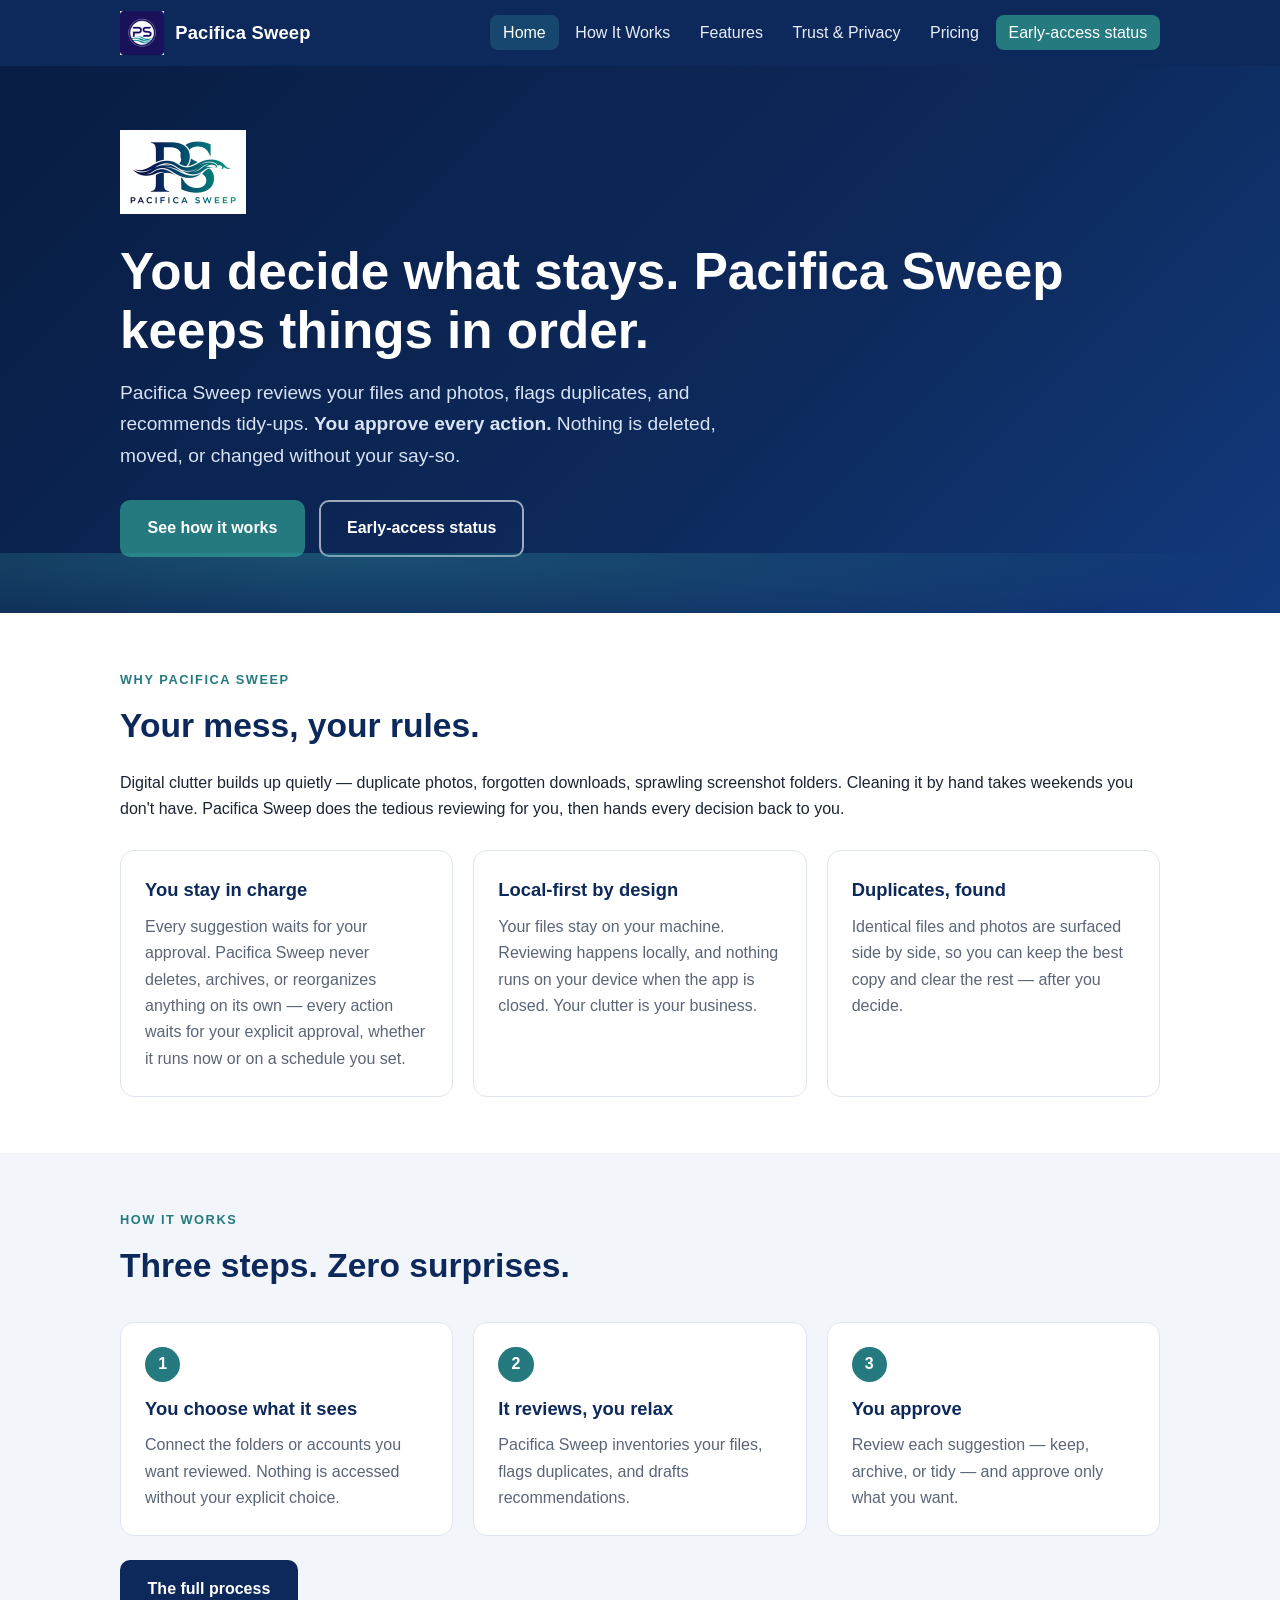
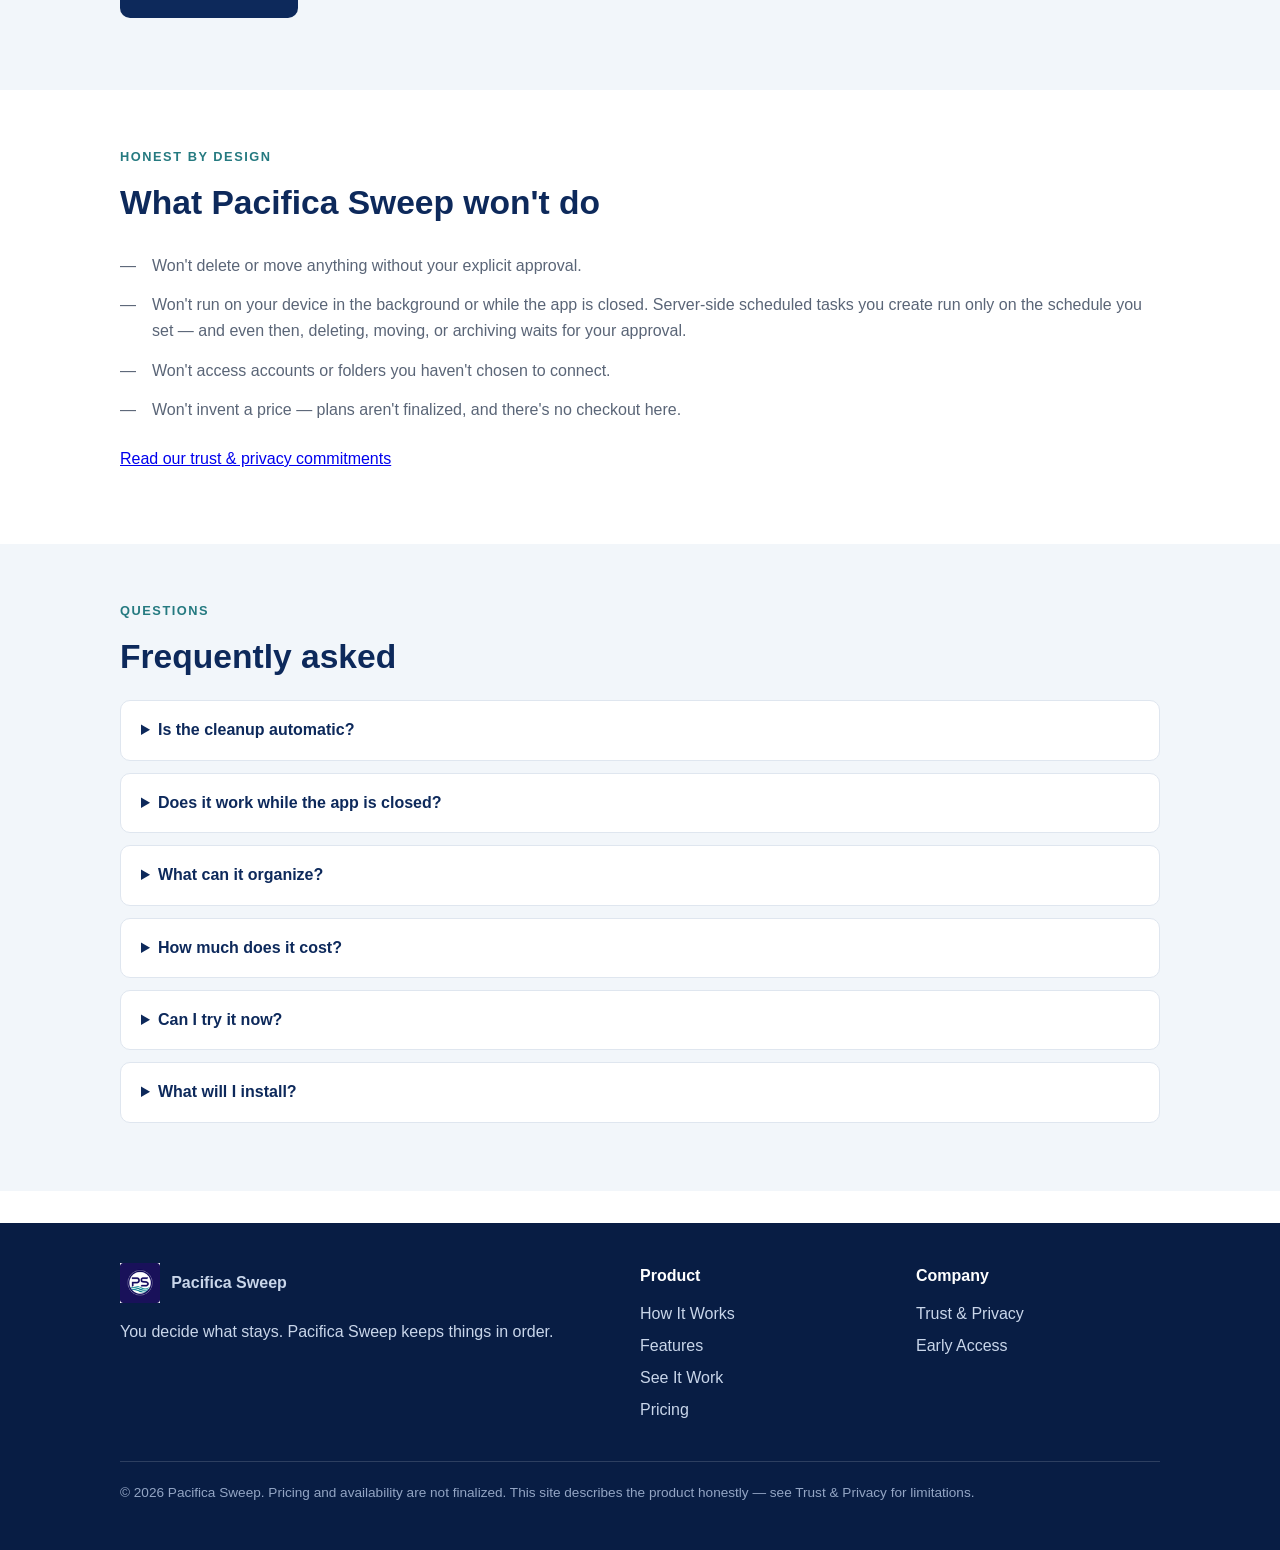
==== site/index.html @ c02e40b4 "Publish Pacifica Sweep marketing website" ====
<!DOCTYPE html>
<html lang="en">
<head>
<meta charset="utf-8">
<meta name="viewport" content="width=device-width, initial-scale=1">
<title>Pacifica Sweep — You decide what stays</title>
<meta name="description" content="Pacifica Sweep reviews your files and photos, flags duplicates, and recommends tidy-ups. You approve every action. Nothing is deleted or moved without your say-so.">
<meta property="og:title" content="Pacifica Sweep — You decide what stays">
<meta property="og:description" content="Review, recommendations, and organization you approve. Nothing automatic. Nothing hidden.">
<meta property="og:type" content="website">
<meta property="og:url" content="https://jkerrigan1988-design.github.io/site">
<meta property="og:image" content="https://jkerrigan1988-design.github.io/site/assets/logo.png">
<meta property="og:image:alt" content="Pacifica Sweep logo">
<link rel="canonical" href="https://jkerrigan1988-design.github.io/site">
<meta name="twitter:card" content="summary">
<link rel="icon" type="image/png" href="/site/assets/icon-64.png">
<link rel="apple-touch-icon" href="/site/assets/icon-180.png">
<link rel="stylesheet" href="/site/styles.css">
</head>
<body>
<a class="skip-link" href="#main">Skip to content</a>

<header class="site-header">
  <div class="header-inner">
    <a class="brand" href="/site" aria-label="Pacifica Sweep home">
      <img src="/site/assets/icon-64.png" alt="" width="44" height="44">
      <span class="brand-name">Pacifica Sweep</span>
    </a>
    <button class="nav-toggle" data-nav-toggle aria-expanded="false" aria-controls="site-nav">Menu</button>
    <nav class="site-nav" data-site-nav id="site-nav" aria-label="Primary">
      <ul>
        <li><a href="/site" aria-current="page">Home</a></li>
        <li><a href="/site/how-it-works">How It Works</a></li>
        <li><a href="/site/features">Features</a></li>
        <li><a href="/site/trust-privacy">Trust &amp; Privacy</a></li>
        <li><a href="/site/pricing">Pricing</a></li>
        <li><a href="/site/contact" class="nav-cta">Early-access status</a></li>
      </ul>
    </nav>
  </div>
</header>

<main id="main">
  <section class="hero">
    <div class="wrap">
      <img class="hero-logo" src="/site/assets/logo-hero.png" alt="Pacifica Sweep logo" width="252" height="168">
      <h1>You decide what stays. Pacifica Sweep keeps things in order.</h1>
      <p class="lede">Pacifica Sweep reviews your files and photos, flags duplicates, and recommends tidy-ups. <strong>You approve every action.</strong> Nothing is deleted, moved, or changed without your say-so.</p>
      <div class="btn-row">
        <a class="btn btn-primary" href="/site/how-it-works">See how it works</a>
        <a class="btn btn-ghost" href="/site/contact">Early-access status</a>
      </div>
    </div>
  </section>

  <section class="section">
    <div class="wrap">
      <p class="kicker">Why Pacifica Sweep</p>
      <h2>Your mess, your rules.</h2>
      <p>Digital clutter builds up quietly — duplicate photos, forgotten downloads, sprawling screenshot folders. Cleaning it by hand takes weekends you don't have. Pacifica Sweep does the tedious reviewing for you, then hands every decision back to you.</p>
      <div class="grid-3">
        <div class="card">
          <h3>You stay in charge</h3>
          <p>Every suggestion waits for your approval. Pacifica Sweep never deletes, archives, or reorganizes anything on its own — every action waits for your explicit approval, whether it runs now or on a schedule you set.</p>
        </div>
        <div class="card">
          <h3>Local-first by design</h3>
          <p>Your files stay on your machine. Reviewing happens locally, and nothing runs on your device when the app is closed. Your clutter is your business.</p>
        </div>
        <div class="card">
          <h3>Duplicates, found</h3>
          <p>Identical files and photos are surfaced side by side, so you can keep the best copy and clear the rest — after you decide.</p>
        </div>
      </div>
    </div>
  </section>

  <section class="section section-soft">
    <div class="wrap">
      <p class="kicker">How it works</p>
      <h2>Three steps. Zero surprises.</h2>
      <div class="grid-3">
        <div class="card"><span class="step-num">1</span><h3>You choose what it sees</h3><p>Connect the folders or accounts you want reviewed. Nothing is accessed without your explicit choice.</p></div>
        <div class="card"><span class="step-num">2</span><h3>It reviews, you relax</h3><p>Pacifica Sweep inventories your files, flags duplicates, and drafts recommendations.</p></div>
        <div class="card"><span class="step-num">3</span><h3>You approve</h3><p>Review each suggestion — keep, archive, or tidy — and approve only what you want.</p></div>
      </div>
      <p style="margin-top:1.5rem"><a class="btn btn-navy" href="/site/how-it-works">The full process</a></p>
    </div>
  </section>

  <section class="section">
    <div class="wrap">
      <p class="kicker">Honest by design</p>
      <h2>What Pacifica Sweep won't do</h2>
      <ul class="x-list">
        <li>Won't delete or move anything without your explicit approval.</li>
        <li>Won't run on your device in the background or while the app is closed. Server-side scheduled tasks you create run only on the schedule you set — and even then, deleting, moving, or archiving waits for your approval.</li>
        <li>Won't access accounts or folders you haven't chosen to connect.</li>
        <li>Won't invent a price — plans aren't finalized, and there's no checkout here.</li>
      </ul>
      <p><a href="/site/trust-privacy">Read our trust &amp; privacy commitments</a></p>
    </div>
  </section>

  <section class="section section-soft faq">
    <div class="wrap">
      <p class="kicker">Questions</p>
      <h2>Frequently asked</h2>
      <details>
        <summary>Is the cleanup automatic?</summary>
        <p>No. Pacifica Sweep prepares recommendations; every action waits for your approval. There is no mode where it acts on its own.</p>
      </details>
      <details>
        <summary>Does it work while the app is closed?</summary>
        <p>The app doesn't run while it's closed on your device. If you connect to the platform and schedule maintenance, those tasks run on the server on the schedule you set — each run drafts recommendations, and deleting, moving, or archiving still waits for your approval. You can see and stop them anytime in Tasks.</p>
      </details>
      <details>
        <summary>What can it organize?</summary>
        <p>Files and photos from sources you explicitly connect. It reviews and recommends — you decide.</p>
      </details>
      <details>
        <summary>How much does it cost?</summary>
        <p>Pricing isn't finalized yet. There are no charges, trials, or checkout on this site — <a href="/site/pricing">see the pricing page</a> for the honest status.</p>
      </details>
      <details>
        <summary>Can I try it now?</summary>
        <p>Pacifica Sweep is in controlled testing. Sign-ups aren't open yet — see the <a href="/site/contact">early-access status</a>.</p>
      </details>
      <details>
        <summary>What will I install?</summary>
        <p>Nothing today — the product is in controlled testing. When early access opens, it'll be a straightforward download that runs on your own machine; your files stay with you.</p>
      </details>
    </div>
  </section>
</main>

<footer class="site-footer">
  <div class="wrap">
    <div class="footer-grid">
      <div>
        <div class="footer-brand">
          <img src="/site/assets/icon-64.png" alt="" width="40" height="40">
          <strong>Pacifica Sweep</strong>
        </div>
        <p>You decide what stays. Pacifica Sweep keeps things in order.</p>
      </div>
      <div>
        <h3>Product</h3>
        <ul>
          <li><a href="/site/how-it-works">How It Works</a></li>
          <li><a href="/site/features">Features</a></li>
          <li><a href="/site/demo">See It Work</a></li>
          <li><a href="/site/pricing">Pricing</a></li>
        </ul>
      </div>
      <div>
        <h3>Company</h3>
        <ul>
          <li><a href="/site/trust-privacy">Trust &amp; Privacy</a></li>
          <li><a href="/site/contact">Early Access</a></li>
        </ul>
      </div>
    </div>
    <p class="footer-note">© <span data-year>2026</span> Pacifica Sweep. Pricing and availability are not finalized. This site describes the product honestly — see Trust &amp; Privacy for limitations.</p>
  </div>
</footer>
<script src="/site/site.js" defer></script>
</body>
</html>
---- site/styles.css ----
/* Pacifica Sweep marketing site — navy #0D295B, teal #349FA8 */
:root {
  --navy: #0d295b;
  --navy-deep: #081d44;
  --teal: #349fa8;
  --teal-dark: #257a80;
  --ink: #1c2433;
  --muted: #5a6577;
  --line: #dfe6ef;
  --bg: #ffffff;
  --bg-soft: #f2f6fa;
  --radius: 14px;
  --max: 1080px;
  --font: -apple-system, BlinkMacSystemFont, "Segoe UI", Roboto, Helvetica, Arial, sans-serif;
}

* { box-sizing: border-box; }
html { scroll-behavior: smooth; }
@media (prefers-reduced-motion: reduce) {
  html { scroll-behavior: auto; }
  *, *::before, *::after { animation: none !important; transition: none !important; }
}

body {
  margin: 0;
  font-family: var(--font);
  color: var(--ink);
  background: var(--bg);
  line-height: 1.65;
  -webkit-text-size-adjust: 100%;
}

.skip-link {
  position: absolute;
  left: -9999px;
  top: 0;
  background: var(--navy);
  color: #fff;
  padding: .75rem 1.25rem;
  z-index: 100;
  border-radius: 0 0 8px 0;
}
.skip-link:focus { left: 0; }

.wrap { max-width: var(--max); margin: 0 auto; padding: 0 1.25rem; }

/* Header */
.site-header {
  background: var(--navy);
  color: #fff;
  position: sticky;
  top: 0;
  z-index: 50;
}
.header-inner {
  display: flex;
  align-items: center;
  justify-content: space-between;
  gap: 1rem;
  padding: .7rem 1.25rem;
  max-width: var(--max);
  margin: 0 auto;
}
.brand { display: flex; align-items: center; gap: .7rem; text-decoration: none; color: #fff; }
.brand:focus-visible { outline: 3px solid var(--teal); outline-offset: 2px; }
.brand img { height: 44px; width: auto; display: block; }
.brand-name { font-weight: 700; font-size: 1.15rem; letter-spacing: .01em; }

.nav-toggle {
  display: none;
  background: transparent;
  border: 2px solid rgba(255,255,255,.5);
  color: #fff;
  border-radius: 8px;
  padding: .45rem .7rem;
  font-size: 1rem;
  cursor: pointer;
}
.nav-toggle:focus-visible { outline: 3px solid var(--teal); outline-offset: 2px; }

.site-nav ul {
  list-style: none;
  margin: 0;
  padding: 0;
  display: flex;
  gap: .25rem;
  align-items: center;
}
.site-nav a {
  color: #e8eef7;
  text-decoration: none;
  padding: .55rem .8rem;
  border-radius: 8px;
  font-weight: 500;
  white-space: nowrap;
}
.site-nav a:hover { background: rgba(255,255,255,.12); color: #fff; }
.site-nav a:focus-visible { outline: 3px solid var(--teal); outline-offset: 2px; }
.site-nav a[aria-current="page"] { background: rgba(52,159,168,.25); color: #fff; }
.nav-cta {
  background: var(--teal-dark);
  color: #fff !important;
  font-weight: 700;
}
.nav-cta:hover { background: var(--teal-dark) !important; filter: brightness(1.12); }

/* Hero */
.hero {
  background: linear-gradient(135deg, var(--navy-deep) 0%, var(--navy) 60%, #123a7d 100%);
  color: #fff;
  padding: 4rem 0 3.5rem;
  position: relative;
  overflow: hidden;
}
.hero::after {
  content: "";
  position: absolute;
  inset: auto -10% -60px -10%;
  height: 120px;
  background: radial-gradient(ellipse at 30% 0%, rgba(52,159,168,.35), transparent 60%);
  pointer-events: none;
}
.hero h1 { font-size: clamp(2rem, 5vw, 3.2rem); line-height: 1.15; margin: 0 0 1rem; }
.hero .lede { font-size: 1.2rem; color: #d7e3f4; max-width: 38rem; margin: 0 0 1.75rem; }
.hero-logo { height: 84px; width: auto; margin-bottom: 1.25rem; }

.btn-row { display: flex; gap: .9rem; flex-wrap: wrap; }
.btn {
  display: inline-block;
  padding: .85rem 1.6rem;
  border-radius: 10px;
  font-weight: 700;
  text-decoration: none;
  border: 2px solid transparent;
  cursor: pointer;
  font-size: 1rem;
}
.btn:focus-visible { outline: 3px solid var(--teal); outline-offset: 3px; }
.btn-primary { background: var(--teal-dark); color: #fff; }
.btn-primary:hover { filter: brightness(1.12); }
.btn-ghost { border-color: rgba(255,255,255,.6); color: #fff; }
.btn-ghost:hover { background: rgba(255,255,255,.12); }
/* Light-section counterpart to .btn-ghost (which is dark-section only:
   white text on a light background fails contrast — axe 2026-10-21). */
.btn-outline { border-color: var(--navy); color: var(--navy); }
.btn-outline:hover { background: rgba(13,41,91,.07); }
.btn-navy { background: var(--navy); color: #fff; }
.btn-navy:hover { background: var(--navy-deep); }

/* Sections */
.section { padding: 3.5rem 0; }
.section-soft { background: var(--bg-soft); }
.section h2 { color: var(--navy); font-size: clamp(1.5rem, 3vw, 2.1rem); margin: 0 0 1rem; }
.section .kicker {
  text-transform: uppercase;
  letter-spacing: .12em;
  font-size: .8rem;
  font-weight: 700;
  color: var(--teal-dark);
  margin: 0 0 .5rem;
}

.grid-3 { display: grid; grid-template-columns: repeat(3, 1fr); gap: 1.25rem; margin-top: 1.75rem; }
.grid-2 { display: grid; grid-template-columns: repeat(2, 1fr); gap: 1.25rem; margin-top: 1.75rem; }
.card {
  background: #fff;
  border: 1px solid var(--line);
  border-radius: var(--radius);
  padding: 1.5rem;
}
.card h2, .card h3 { color: var(--navy); margin: 0 0 .5rem; font-size: 1.15rem; }
.card p { margin: 0; color: var(--muted); }
.card .step-num {
  display: inline-flex;
  align-items: center;
  justify-content: center;
  width: 2.2rem; height: 2.2rem;
  border-radius: 50%;
  background: var(--teal-dark);
  color: #fff;
  font-weight: 700;
  margin-bottom: .75rem;
}
/* Demo walkthrough reuses the badge inside disclosure summaries. */
.faq summary .step-num {
  display: inline-flex;
  align-items: center;
  justify-content: center;
  width: 2.2rem; height: 2.2rem;
  border-radius: 50%;
  background: var(--teal-dark);
  color: #fff;
  font-weight: 700;
  margin-right: .5rem;
  vertical-align: middle;
}

/* Demo page: synthetic-example callout + finding list (honest example walkthrough). */
.example-notice {
  border: 1px solid var(--line);
  border-left: 4px solid var(--teal-dark);
  border-radius: 10px;
  background: var(--bg-soft);
  padding: 1rem 1.25rem;
  margin-bottom: 1.5rem;
}
.example-notice p { margin: 0; color: var(--ink); }
.finding-list { list-style: none; padding: 0; margin: 1rem 0 0; }
.finding-list li {
  border: 1px solid var(--line);
  border-radius: 10px;
  padding: .9rem 1.1rem;
  margin-bottom: .6rem;
  background: #fff;
  color: var(--muted);
}
.finding-list li strong { color: var(--navy); }

.check-list { list-style: none; padding: 0; margin: 1rem 0; }
.check-list li { padding: .4rem 0 .4rem 2rem; position: relative; }
.check-list li::before {
  content: "✓";
  position: absolute; left: 0;
  color: var(--teal-dark);
  font-weight: 700;
}
.x-list { list-style: none; padding: 0; margin: 1rem 0; }
.x-list li { padding: .4rem 0 .4rem 2rem; position: relative; color: var(--muted); }
.x-list li::before {
  content: "—";
  position: absolute; left: 0;
  color: var(--muted);
}

.callout {
  border-left: 4px solid var(--teal);
  background: var(--bg-soft);
  padding: 1.1rem 1.4rem;
  border-radius: 0 10px 10px 0;
  margin: 1.5rem 0;
}
.callout p { margin: 0; }

.coming-soon {
  display: inline-block;
  background: #fff3d6;
  border: 1px solid #e8c95c;
  color: #7a5c00;
  font-weight: 700;
  font-size: .85rem;
  padding: .35rem .8rem;
  border-radius: 999px;
  margin-bottom: 1rem;
}

.faq details {
  border: 1px solid var(--line);
  border-radius: 10px;
  padding: 1rem 1.25rem;
  margin-bottom: .75rem;
  background: #fff;
}
.faq summary { font-weight: 700; color: var(--navy); cursor: pointer; }
.faq summary:focus-visible { outline: 3px solid var(--teal); outline-offset: 2px; }
.faq p { color: var(--muted); margin: .75rem 0 0; }

/* Footer */
.site-footer {
  background: var(--navy-deep);
  color: #c9d6ea;
  padding: 2.5rem 0 2rem;
  margin-top: 2rem;
}
.footer-grid {
  display: grid;
  grid-template-columns: 2fr 1fr 1fr;
  gap: 2rem;
}
.site-footer h3 { color: #fff; font-size: 1rem; margin: 0 0 .75rem; }
.site-footer ul { list-style: none; margin: 0; padding: 0; }
.site-footer li { margin: .35rem 0; }
.site-footer a { color: #c9d6ea; text-decoration: none; }
.site-footer a:hover { color: #fff; text-decoration: underline; }
.site-footer a:focus-visible { outline: 3px solid var(--teal); outline-offset: 2px; }
.footer-brand { display: flex; align-items: center; gap: .7rem; margin-bottom: .75rem; }
.footer-brand img { height: 40px; width: auto; }
.footer-note {
  border-top: 1px solid rgba(255,255,255,.15);
  margin-top: 2rem;
  padding-top: 1.25rem;
  font-size: .85rem;
  color: #93a5c4;
}

/* Responsive */
@media (max-width: 960px) {
  /* Tablet band: below ~960px the brand + nowrap nav row (~900px of
     content) no longer fits a single non-wrapping flex row. Wrap the
     header so the nav drops to its own row instead of overflowing
     horizontally, and let the nav list itself wrap so the row stays
     inside narrow tablet viewports. The 720px block below takes over
     with the collapsible toggle nav; these rules do not conflict. */
  .header-inner { flex-wrap: wrap; }
  .site-nav ul { flex-wrap: wrap; row-gap: .25rem; }
}
@media (max-width: 860px) {
  .grid-3, .grid-2 { grid-template-columns: 1fr; }
  .footer-grid { grid-template-columns: 1fr; }
}
@media (max-width: 720px) {
  /* Progressive enhancement: the toggle + hidden nav only apply when JS is
     available (site.js adds .js to <html>). Without JS the toggle stays
     hidden and the nav renders as a visible stacked list — navigation must
     never depend on JavaScript. */
  .js .nav-toggle { display: block; }
  .js .site-nav { display: none; width: 100%; }
  .js .site-nav.open { display: block; }
  .header-inner { flex-wrap: wrap; }
  .site-nav ul { flex-direction: column; align-items: stretch; padding: .5rem 0 1rem; }
  .site-nav a { display: block; padding: .8rem .5rem; }
  .hero { padding: 2.75rem 0 2.5rem; }
  .section { padding: 2.5rem 0; }
}
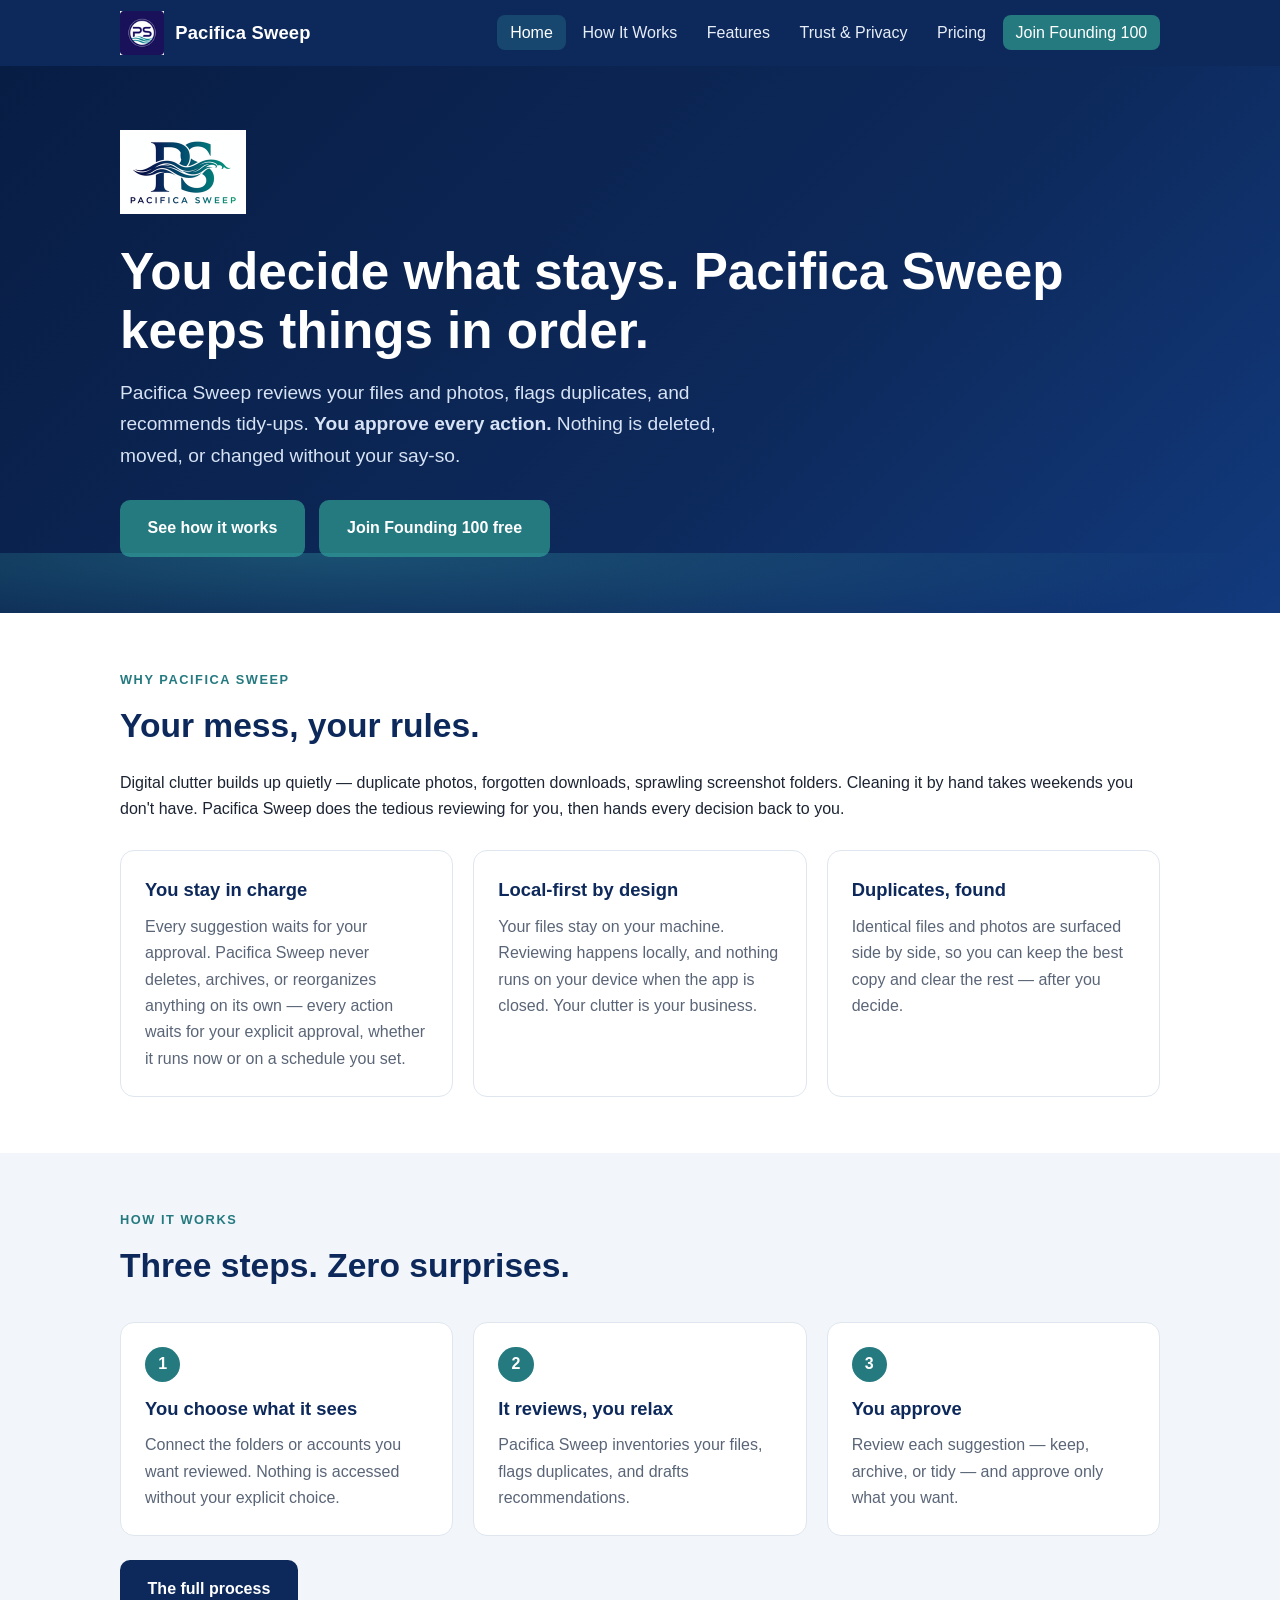
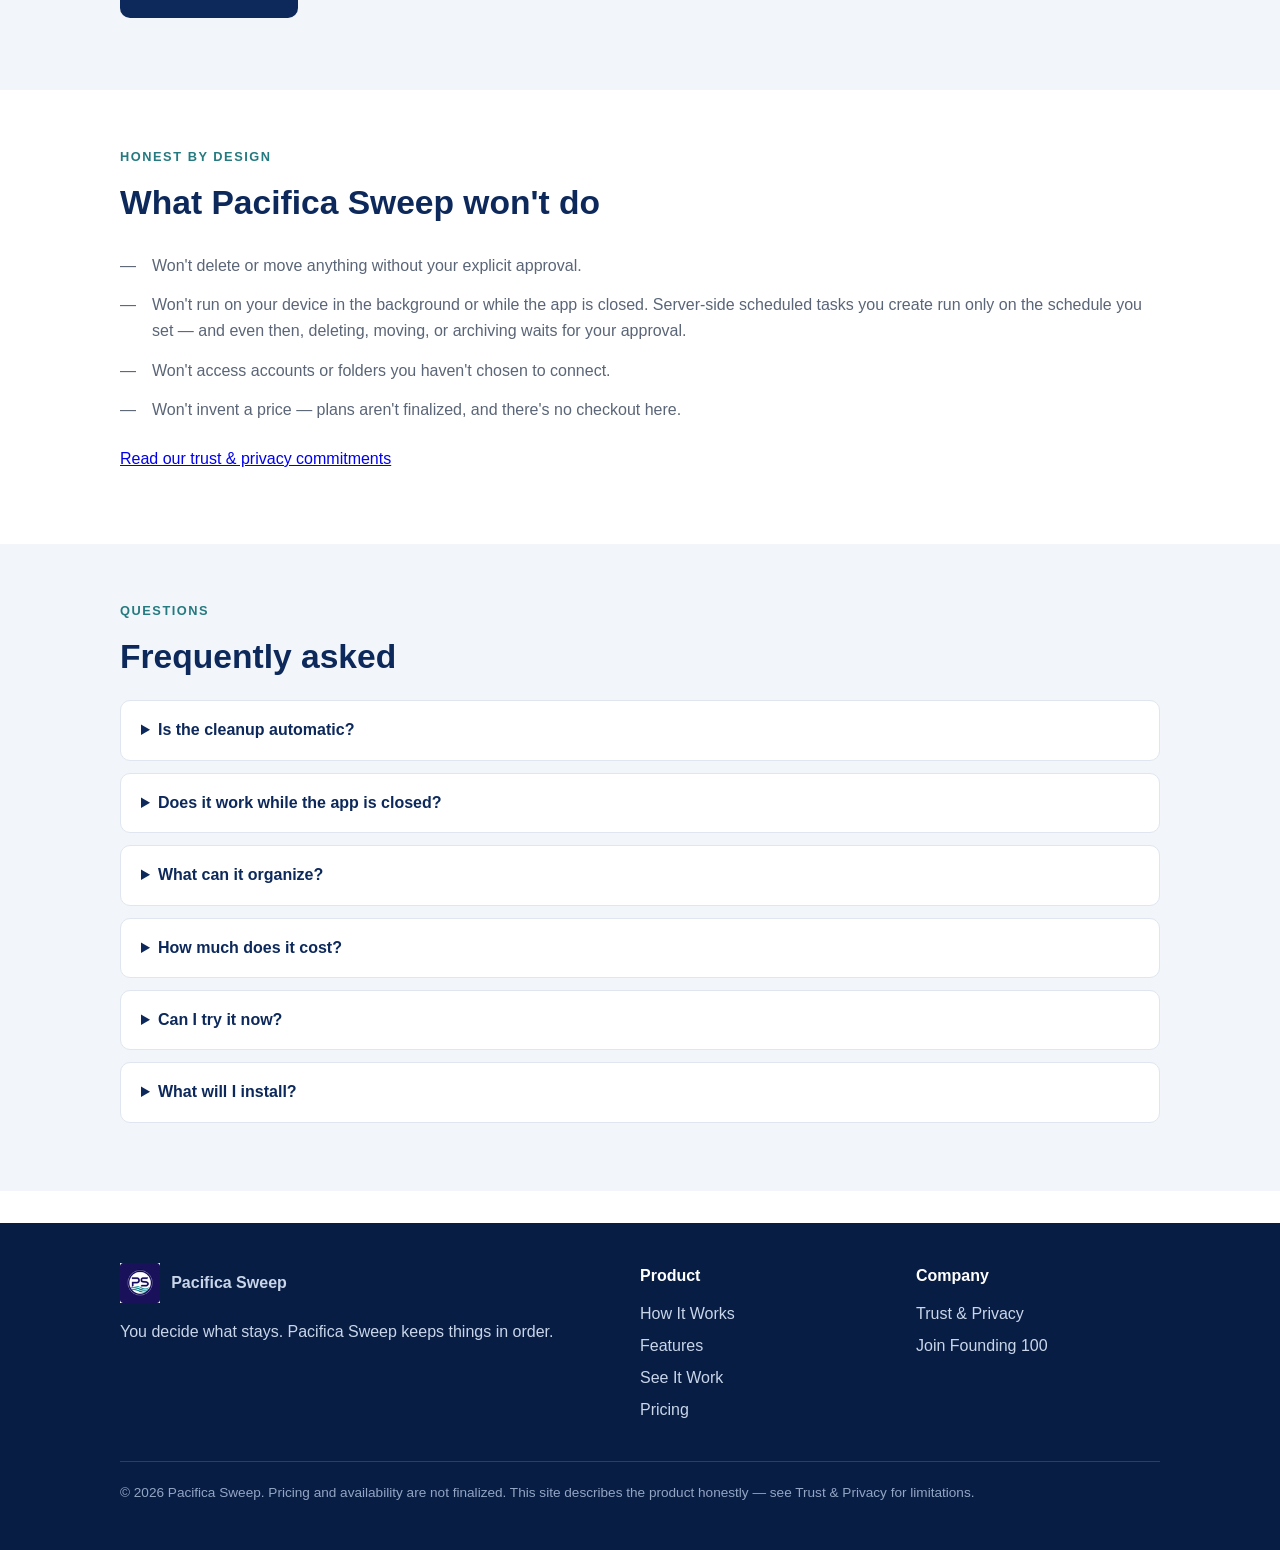
==== commit 5f01848c: "launch: invite founding users from public Pacifica Sweep homepage" ====
--- a/site/index.html
+++ b/site/index.html
@@ -34,7 +34,7 @@
         <li><a href="/site/features">Features</a></li>
         <li><a href="/site/trust-privacy">Trust &amp; Privacy</a></li>
         <li><a href="/site/pricing">Pricing</a></li>
-        <li><a href="/site/contact" class="nav-cta">Early-access status</a></li>
+        <li><a href="/site/founding-100" class="nav-cta">Join Founding 100</a></li>
       </ul>
     </nav>
   </div>
@@ -48,7 +48,7 @@
       <p class="lede">Pacifica Sweep reviews your files and photos, flags duplicates, and recommends tidy-ups. <strong>You approve every action.</strong> Nothing is deleted, moved, or changed without your say-so.</p>
       <div class="btn-row">
         <a class="btn btn-primary" href="/site/how-it-works">See how it works</a>
-        <a class="btn btn-ghost" href="/site/contact">Early-access status</a>
+        <a class="btn btn-primary" href="/site/founding-100">Join Founding 100 free</a>
       </div>
     </div>
   </section>
@@ -157,7 +157,7 @@
         <h3>Company</h3>
         <ul>
           <li><a href="/site/trust-privacy">Trust &amp; Privacy</a></li>
-          <li><a href="/site/contact">Early Access</a></li>
+          <li><a href="/site/founding-100">Join Founding 100</a></li>
         </ul>
       </div>
     </div>
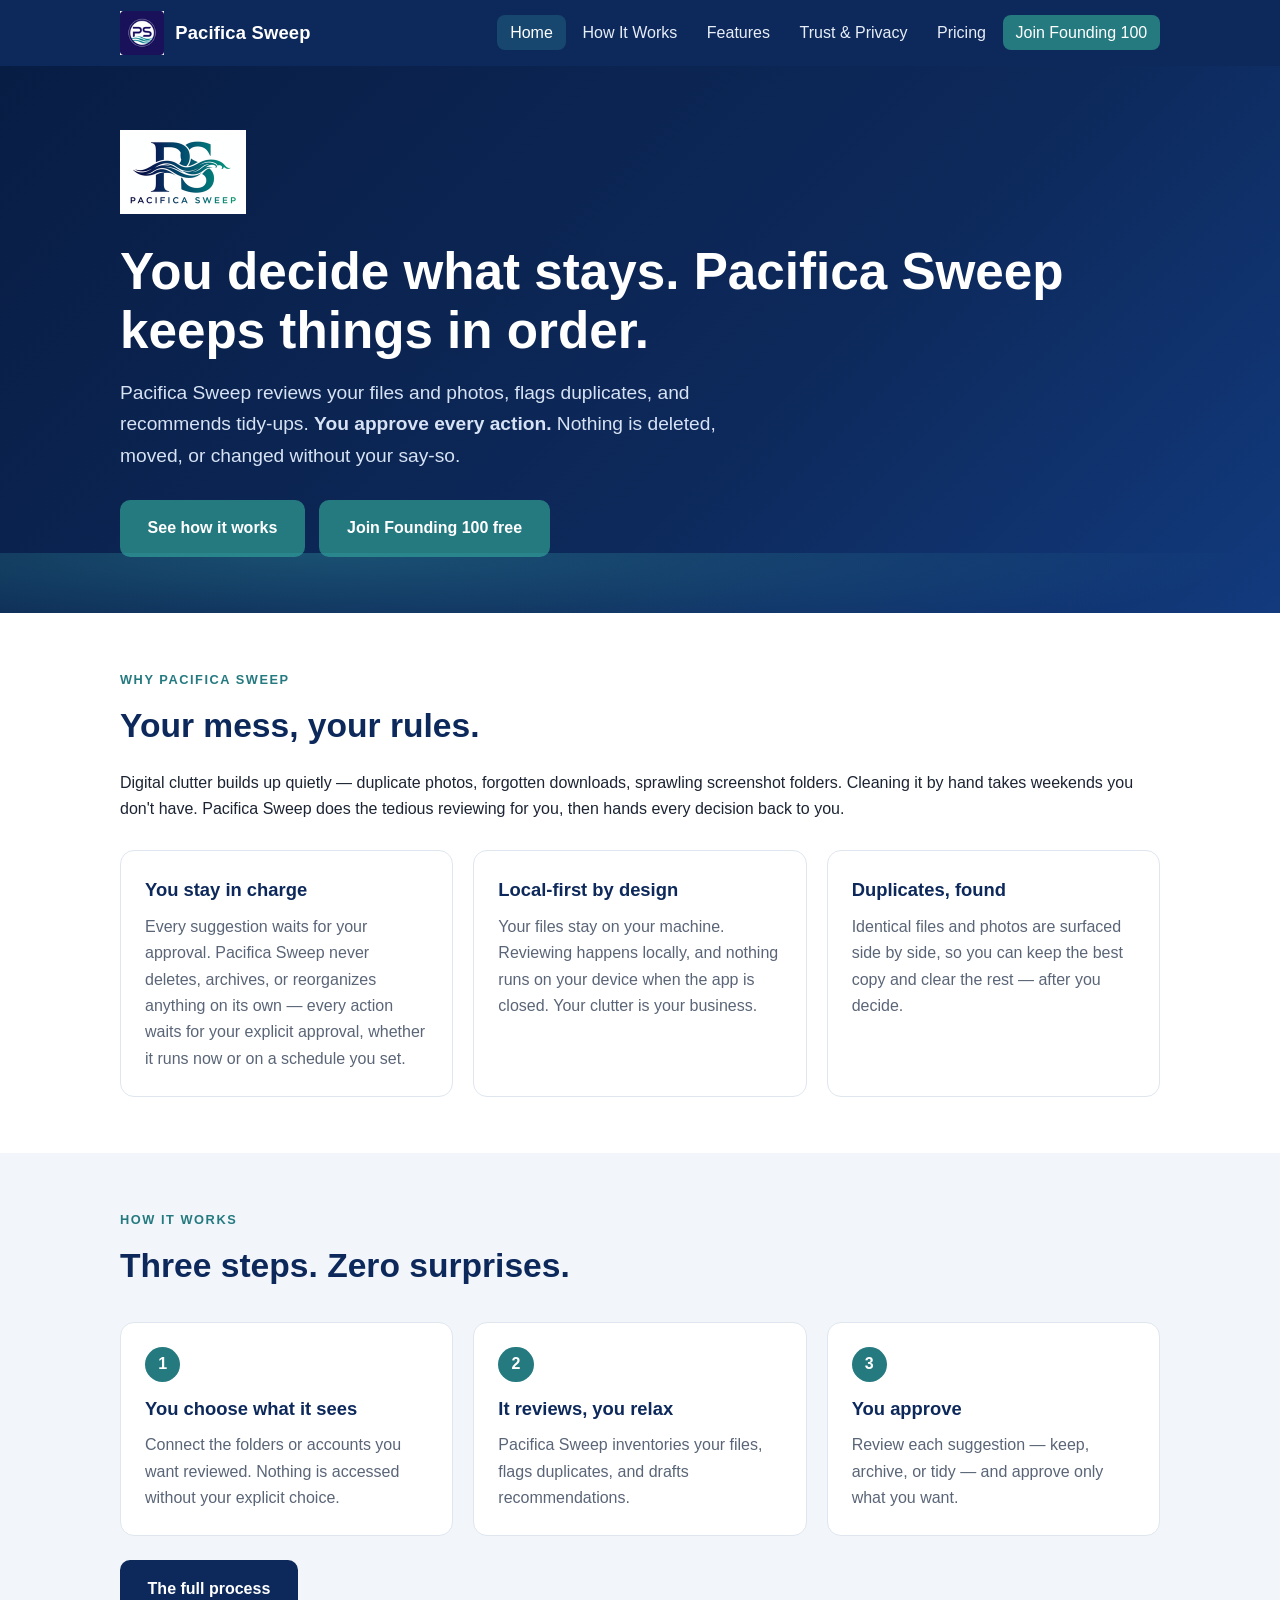
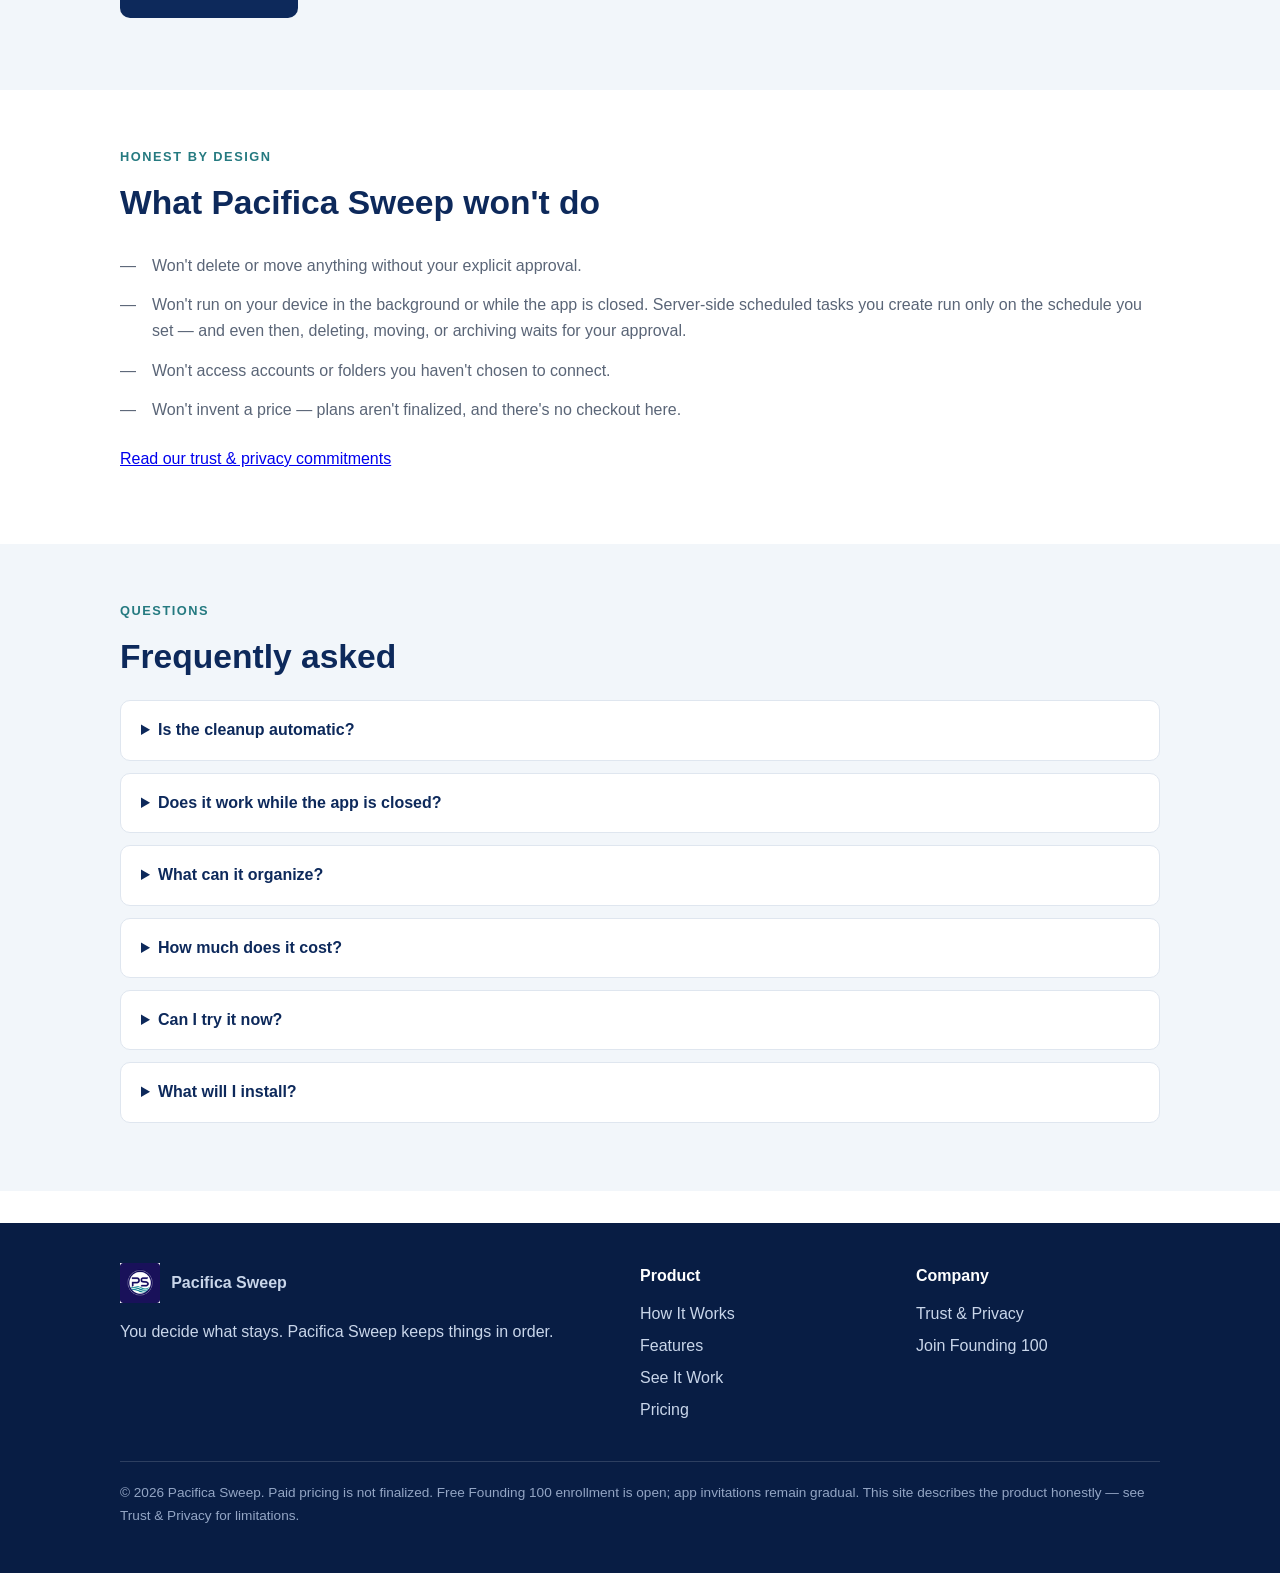
==== commit a8efe100: "launch: remove outdated closed-enrollment messaging" ====
--- a/site/index.html
+++ b/site/index.html
@@ -124,7 +124,7 @@
       </details>
       <details>
         <summary>Can I try it now?</summary>
-        <p>Pacifica Sweep is in controlled testing. Sign-ups aren't open yet — see the <a href="/site/contact">early-access status</a>.</p>
+        <p>Free <a href="/site/founding-100">Founding 100 enrollment</a> is open now. App accounts are invited gradually as testing completes; enrolling is not instant app access.</p>
       </details>
       <details>
         <summary>What will I install?</summary>
@@ -161,7 +161,7 @@
         </ul>
       </div>
     </div>
-    <p class="footer-note">© <span data-year>2026</span> Pacifica Sweep. Pricing and availability are not finalized. This site describes the product honestly — see Trust &amp; Privacy for limitations.</p>
+    <p class="footer-note">© <span data-year>2026</span> Pacifica Sweep. Paid pricing is not finalized. Free Founding 100 enrollment is open; app invitations remain gradual. This site describes the product honestly — see Trust &amp; Privacy for limitations.</p>
   </div>
 </footer>
 <script src="/site/site.js" defer></script>
